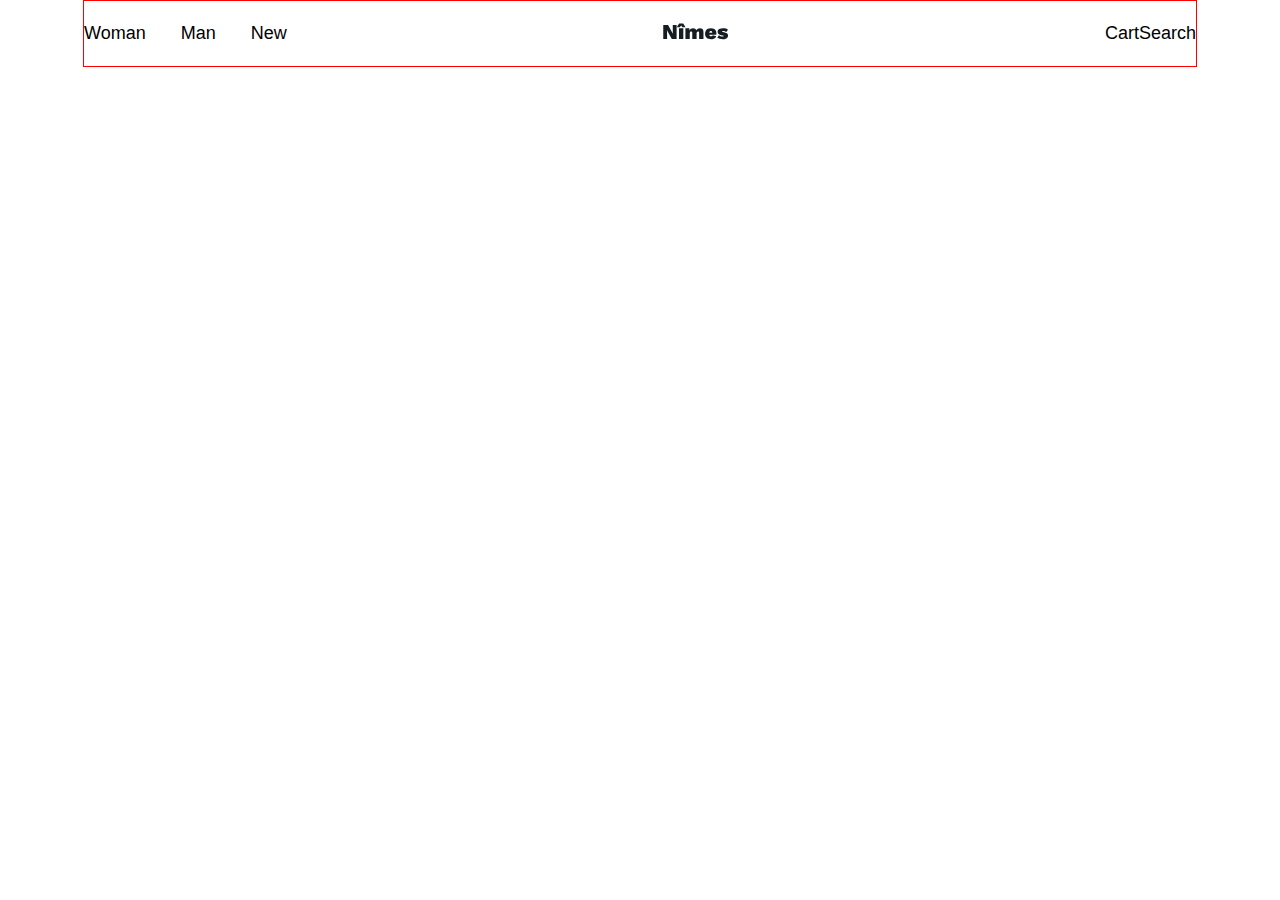
==== index.html @ 6903b5c1 "Флекс для хелера" ====
<!DOCTYPE html>
<html lang="en">
<head>
    <meta charset="UTF-8">
    <meta name="viewport" content="width=device-width, initial-scale=1.0">
    <link rel="stylesheet" href="css/stile.css">
    <title>denim</title>
</head>
<body class="body">
    <header class="main-header">
        <div class="container">
            
                <nav class="main-nav">
                    <ul class="menu-list">
                        <li class="menu-item"><a class="main-menu-link" href="#">Woman</a></li>
                        <li class="menu-item"><a class="main-menu-link" href="#">Man</a></li>
                        <li class="menu-item"><a class="main-menu-link" href="#">New</a></li>
                        
                    </ul>
                    <a class="logo-heafer" href="#">
                        <img src="img/Nîmes.svg" alt="Логотип компании Denim" width="75" height="17">
                    </a>
                    <ul class="second-main">
                        <li><a href=""><img src="" alt="">Cart</a></li>
                        <li><a href=""><img src="" alt="">Search</a></li>
                    </ul>
                </nav>
            </div>
    
    </header>
    
</body>
</html>
---- css/stile.css ----
* {
  box-sizing: border-box;
}

.body {
    margin: 0;
    padding: 0;
    min-width: 1200px;
    font-family: "Work Sans", "Arial", sans-serif;
    font-weight: normal;
    font-size: 18px;
    line-height: 21px;
    color: #151c22;
}

* ul {
    list-style: none;
    margin: 0;
    padding: 0;
}

* a {
    color: black;
    text-decoration: none;
}

.visually-hidden {
    position: absolute;
    clip: rect(1px, 1px, 1px, 1px);
    padding: 0;
    border: 0;
    height: 1px;
    width: 1px;
    overflow: hidden;
  }

.container {
    width: 1170px;
    margin: 0 auto;
    padding: 0 28px;
  }

  .main-nav {
      display: flex;
      justify-content: space-between;
      min-height: 67px;
      border: 1px solid red;
      align-items: center;
      flex-grow: 0;
  }

  .menu-list {
    display: flex;
    max-width: 450px;
    flex-wrap: wrap;
  }

  .second-main {
    display: flex;
  }

  .menu-item {
      display: flex;
      
    margin-right: 35px;
    
    
  }

  .menu-item:last-child {
    margin-right: 0;
  }

  .logo-heafer {
      margin: auto;
  }
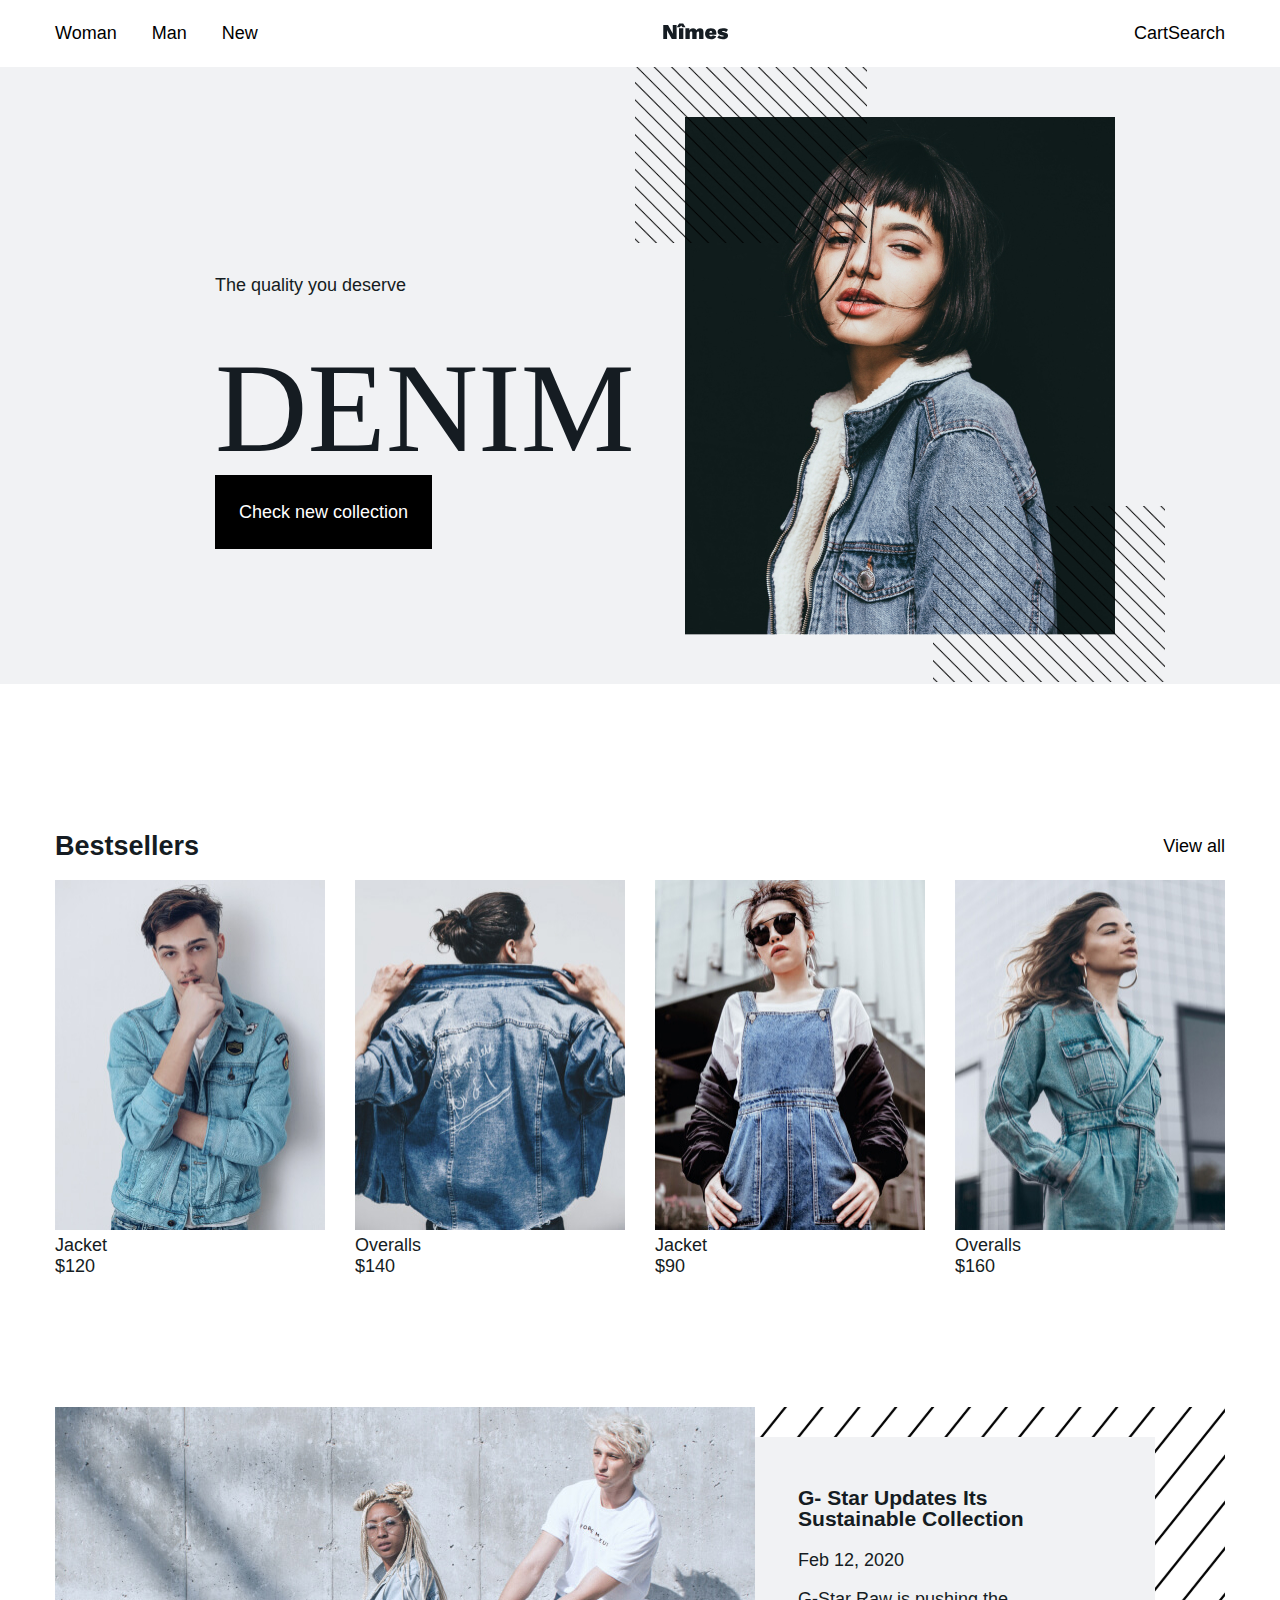
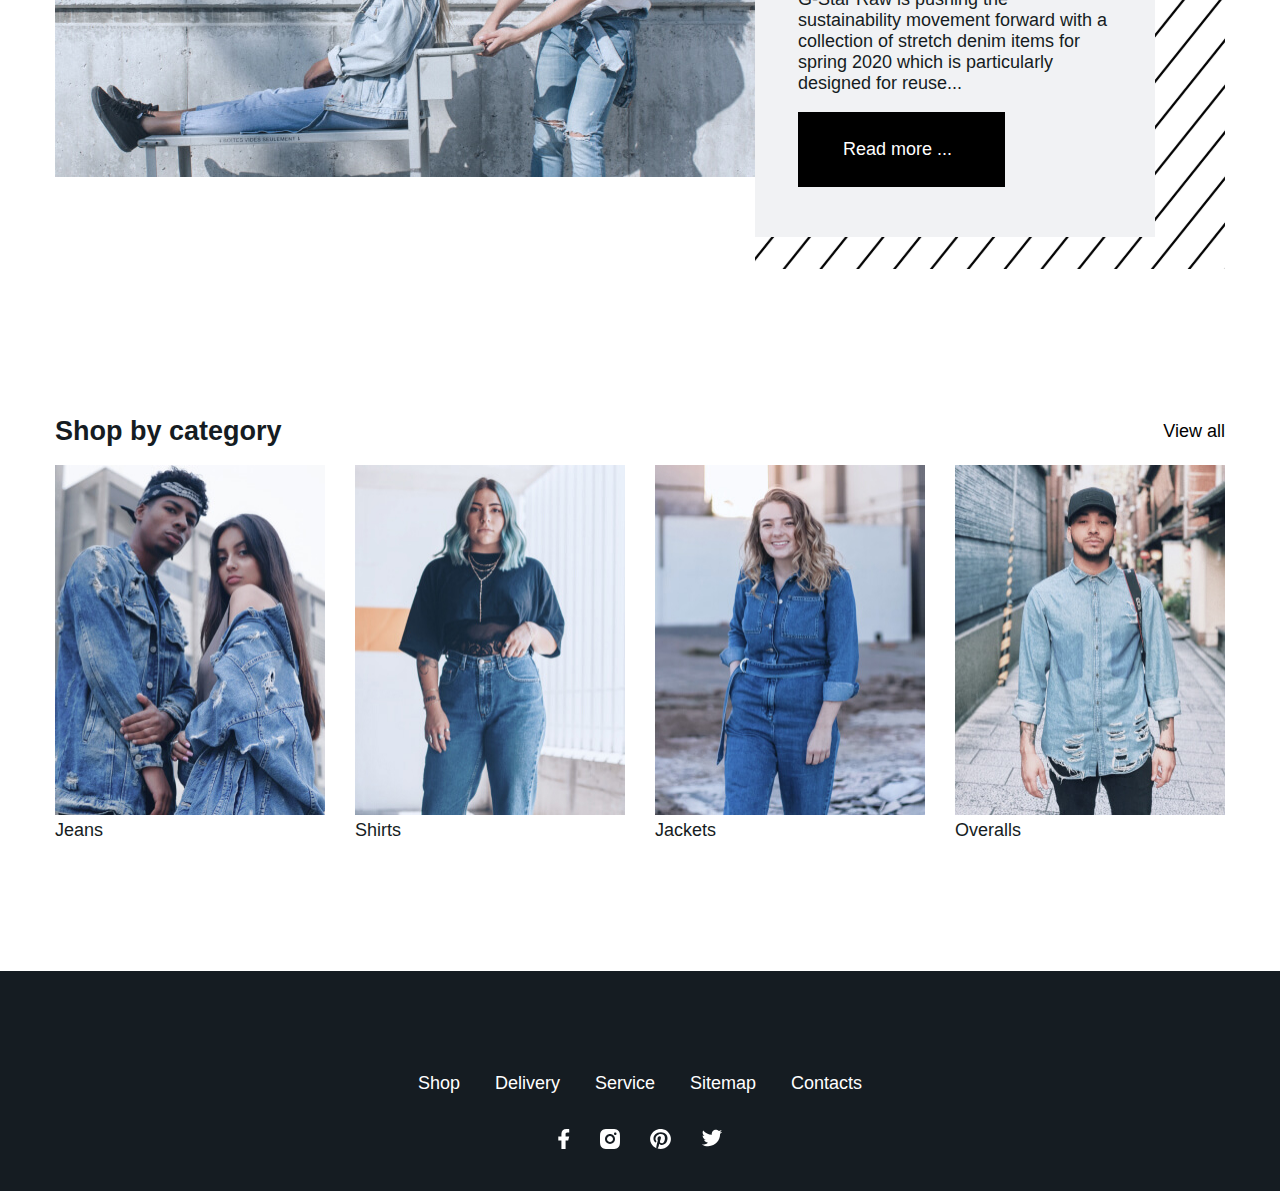
==== commit 2e54887e: "Главная страница" ====
--- a/index.html
+++ b/index.html
@@ -26,8 +26,155 @@
                     </ul>
                 </nav>
             </div>
+    </header>
+
+    <main >
+        <section class="promo">
+            <div class="container">
+                <div class="promo-block">
+                    <div class="column-1">
+                        <p>The quality you deserve</p>
+                        <h1>DENIM</h1>
+                        <a href="" class="button catalog-button">Check new collection</a>
+
+                    </div>
+                    <div class="column-2">
+                        <img src="img/matheus.jpg" alt="" width="430" height="518">
+                        
+                    </div>
+                </div>
+            </div>
+        </section>
+
+        <section class="bestsellers">
+            <div class="container">
+                <div class="block-header">
+                    <h2>Bestsellers</h2>
+                    <a class="view-all" href="">View all</a>
+                </div>
+            
+
+                <ul class="product-list">
+                    <li class="product-item">
+                        <a href="#">
+                            <img src="img/Jacket.jpg" alt="" width="270" height="350">
+                        </a>
+                        <div class="product-name">Jacket</div>
+                        <div class="price">$120</div>
+                    </li>
+                    <li class="product-item">
+                        <a href="#">
+                            <img src="img/Jacket2.jpg" alt="" width="270" height="350">
+                        </a>
+                        <div class="product-name">Overalls</div>
+                        <div class="price">$140</div>
+                    </li>
+                    <li class="product-item">
+                        <a href="#">
+                            <img src="img/Overalls.jpg" alt="" width="270" height="350">
+                        </a>
+                        <div class="product-name">Jacket</div>
+                        <div class="price">$90</div>
+                    </li>
+                    <li class="product-item">
+                        <a href="#">
+                            <img src="img/Overalls2.jpg" alt="" width="270" height="350">
+                        </a>
+                        <div class="product-name">Overalls</div>
+                        <div class="price">$160</div>
+                    </li>
+                    
+                </ul>
+            </div>
+        </section>
+
+        <section class="news">
+            <div class="container">
+                
+                <article class="news-item">
+                    
+                    <div class="news-card">
+                        <img src="img/news-photo.jpg" alt="" class="new-photo" width="700" height="370">
+                        <div class="new-header">
+                            <div class="news-color">
+                                <h3 class="news-title">G- Star Updates Its <br> Sustainable Collection</h3>
+                                <span class="news-data" tabindex="Feb 12, 2020">Feb 12, 2020</span>
+                                <p class="news-discription">G-Star Raw is pushing the sustainability movement forward with a collection of stretch denim items for spring 2020 which is particularly designed for reuse...</p>
+                                <a class="button news-button" href="" type="">Read more ...</a>
+                            </div>
+                        </div>
+                    </div>
+                </article>
+            </div>
+        </section>
     
-    </header>
+        <section class="category">
+            <div class="container">
+                <div class="block-header">
+                    <h2>Shop by category</h2>
+                    <a class="view-all" href="">View all</a>
+                </div>
+                <ul class="category-list">
+                    <li class="category-item">
+                        <img src="img/Jackets-cat.jpg" alt="" width="270" height="350">
+                        <div class="category-name">Jeans</div>
+                    </li>
+                    <li class="category-item">
+                        <img src="img/Jeans-cat.jpg" alt="" width="270" height="350">
+                        <div class="category-name">Shirts</div>
+                    </li>
+                    <li class="category-item">
+                        <img src="img/Overalls-cat.jpg" alt="" width="270" height="350">
+                        <div class="category-name">Jackets</div>
+                    </li>
+                    <li class="category-item">
+                        <img src="img/Shirts-cat.jpg" alt="" width="270" height="350">
+                        <div class="category-name">Overalls</div>
+                    </li>
+                </ul>
+            </div>
+        </section>
+    
+    </main>
+
+    <footer class="main-footer">
+        <div class="container">
+            <a class="logo-footer" href="">
+                <img src="img/Nîmes1.svg" alt="" width="75" height="17">
+            </a>
+            <nav class="footer-main">
+                <ul class="footer-list">
+                    <li class="footer-item"> <a href="">Shop</a> </li>
+                    <li class="footer-item"><a href="">Delivery</a></li>
+                    <li class="footer-item"><a href="">Service</a></li>
+                    <li class="footer-item"><a href="">Sitemap</a></li>
+                    <li class="footer-item"><a href="">Contacts</a></li>
+                </ul>
+                <ul class="social-list">
+                    <li class="social-item">
+                        <a href="#">
+                            <img src="img/fb.svg" alt="">
+                        </a>
+                    </li>
+                    <li class="social-item">
+                        <a href="#">
+                            <img src="img/insta.svg" alt="">
+                        </a>
+                    </li>
+                    <li class="social-item">
+                        <a href="#">
+                            <img src="img/pint.svg" alt="">
+                        </a>
+                    </li>
+                    <li class="social-item">
+                        <a href="#">
+                            <img src="img/twit.svg" alt="">
+                        </a>
+                    </li>
+                </ul>
+            </nav>
+        </div>
+    </footer>
     
 </body>
 </html>--- a/css/stile.css
+++ b/css/stile.css
@@ -3,74 +3,281 @@
 }
 
 .body {
-    margin: 0;
-    padding: 0;
-    min-width: 1200px;
-    font-family: "Work Sans", "Arial", sans-serif;
-    font-weight: normal;
-    font-size: 18px;
-    line-height: 21px;
-    color: #151c22;
+  min-width: 1200px;
+  margin: 0;
+  padding: 0;
+
+  font-weight: normal;
+  font-size: 18px;
+  line-height: 21px;
+  font-family: "Work Sans", "Arial", sans-serif;
+  color: #151c22;
 }
 
 * ul {
-    list-style: none;
-    margin: 0;
-    padding: 0;
+  margin: 0;
+  padding: 0;
+
+  list-style: none;
 }
 
 * a {
-    color: black;
-    text-decoration: none;
+  color: black;
+  text-decoration: none;
 }
 
 .visually-hidden {
+  position: absolute;
+
+  width: 1px;
+  height: 1px;
+  padding: 0;
+  overflow: hidden;
+
+  border: 0;
+
+  clip: rect(1px, 1px, 1px, 1px);
+}
+
+.container {
+  width: 1170px;
+  margin: 0 auto;
+  padding: 0 0;
+}
+
+.main-nav {
+  display: flex;
+  flex-grow: 0;
+  justify-content: space-between;
+  align-items: center;
+  min-height: 67px;
+}
+
+.menu-list {
+  display: flex;
+  flex-wrap: wrap;
+  max-width: 450px;
+}
+
+.second-main {
+  display: flex;
+}
+
+.menu-item {
+  display: flex;
+  margin-right: 35px;
+}
+
+.menu-item:last-child {
+  margin-right: 0;
+}
+
+.logo-heafer {
+  margin: auto;
+}
+
+.promo-block {
+  display: flex;
+  flex-direction: row;
+}
+
+.promo {
+  width: 100%;
+  min-height: 615px;
+  margin-bottom: 130px;
+
+  background-color: #f1f2f4;
+}
+
+h1 {
+  margin: 0;
+  padding: 0;
+
+  font-weight: normal;
+  font-size: 128px;
+  line-height: 188px;
+  font-family: "Anton";
+  font-style: normal;
+}
+
+.column-1 {
+  margin-left: 160px;
+  padding-top: 190px;
+}
+
+.column-2 {
+    position: relative;
+  display: flex;
+  justify-content: center;
+  align-items: center;
+  width: 530px;
+  height: 617px;
+  z-index: 2;
+}
+
+.column-2::before {
     position: absolute;
-    clip: rect(1px, 1px, 1px, 1px);
-    padding: 0;
-    border: 0;
-    height: 1px;
-    width: 1px;
-    overflow: hidden;
-  }
-
-.container {
-    width: 1170px;
-    margin: 0 auto;
-    padding: 0 28px;
-  }
-
-  .main-nav {
-      display: flex;
-      justify-content: space-between;
-      min-height: 67px;
-      border: 1px solid red;
-      align-items: center;
-      flex-grow: 0;
-  }
-
-  .menu-list {
-    display: flex;
-    max-width: 450px;
-    flex-wrap: wrap;
-  }
-
-  .second-main {
-    display: flex;
-  }
-
-  .menu-item {
-      display: flex;
-      
-    margin-right: 35px;
-    
-    
-  }
-
-  .menu-item:last-child {
-    margin-right: 0;
-  }
-
-  .logo-heafer {
-      margin: auto;
-  }
+    content: url(../img/dig-min.svg);
+    width: 232px;
+    height: 178px;
+    left: 0;
+    top: 0;
+    z-index: 3;
+} 
+
+.column-2::after {
+    position: absolute;
+    content: url(../img/dig-min.svg);
+    width: 232px;
+    height: 178px;
+    right: 0;
+    bottom: 0;
+    z-index: 3;
+} 
+
+.bestsellers {
+  margin-bottom: 130px;
+}
+
+.news {
+  margin-bottom: 130px;
+}
+
+.category {
+  margin-bottom: 130px;
+}
+
+.block-header {
+  display: flex;
+  justify-content: space-between;
+  align-items: center;
+}
+
+.product-list {
+  display: flex;
+  justify-content: space-between;
+}
+
+.category-list {
+  display: flex;
+  justify-content: space-between;
+}
+
+
+.news-item {
+  display: flex;
+}
+
+.news-card {
+  display: flex;
+  flex-grow: 1;
+  width: 470px;
+  height: 462px;
+}
+
+
+.news-card {
+  background-image: url("../img/dig.svg");
+  background-repeat: no-repeat;
+  background-position: right;
+  background-size: cover cover;
+}
+
+.news-color {
+  display: flex;
+  flex-direction: column;
+  min-height: 400px;
+  margin: 30px 70px 35px 0;
+
+  background-color: #f1f2f4;
+}
+
+.news-title {
+  margin-top: 50px;
+  margin-left: 43px;
+}
+
+.news-data {
+  margin-left: 43px;
+}
+
+.news-discription {
+  margin-right: 47px;
+  margin-left: 43px;
+}
+
+.button {
+  color: white;
+
+  background-color: black;
+}
+.catalog-button {
+  padding: 27px 24px;
+}
+.news-button {
+  display: flex;
+  margin-right: 150px;
+  margin-left: 43px;
+  padding: 27px 45px;
+}
+
+/* footer */
+
+.main-footer {
+  display: flex;
+  width: 100%;
+  min-height: 220px;
+  padding-top: 50px;
+
+  background-color: #151c22;
+}
+
+.logo-footer {
+  display: flex;
+  width: 75px;
+  height: 17px;
+  margin: 0 auto;
+  margin-bottom: 35px;
+}
+
+.footer-list {
+  display: flex;
+  justify-content: center;
+  max-width: 550px ;
+  margin: 0 auto;
+}
+
+.footer-item {
+  margin-right: 35px;
+  margin-bottom: 35px;
+}
+
+.footer-item:last-child {
+  margin-right: 0;
+}
+
+
+.footer-list a {
+  font-weight: 500;
+  font-size: 18px;
+  line-height: 21px;
+  color: white;
+  font-style: normal;
+}
+
+.social-list {
+  display: flex;
+  justify-content: center;
+  max-width: 220px;
+  margin: 0 auto;
+}
+
+.social-item a {
+  display: flex;
+  justify-content: center;
+  margin-right: 30px;
+}
+
+.social-item:last-child  a {
+  margin-right: 0;
+}
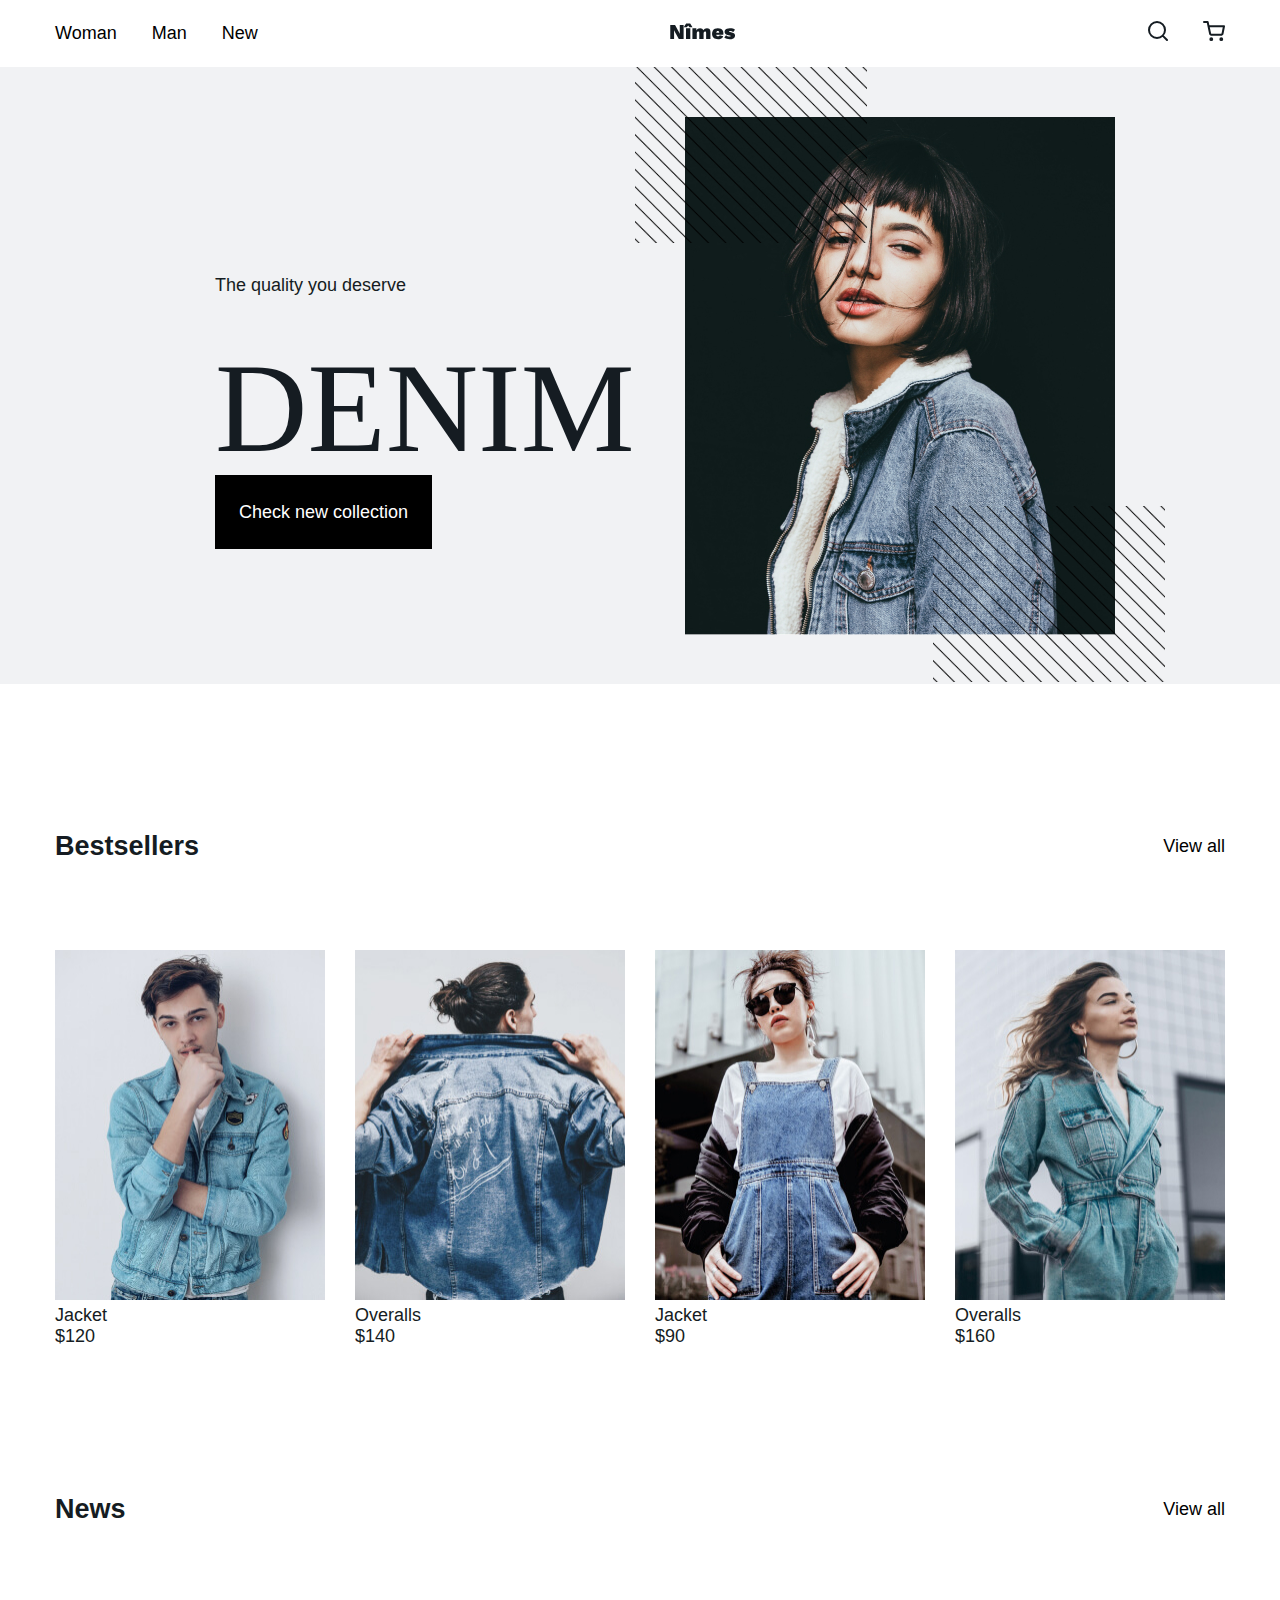
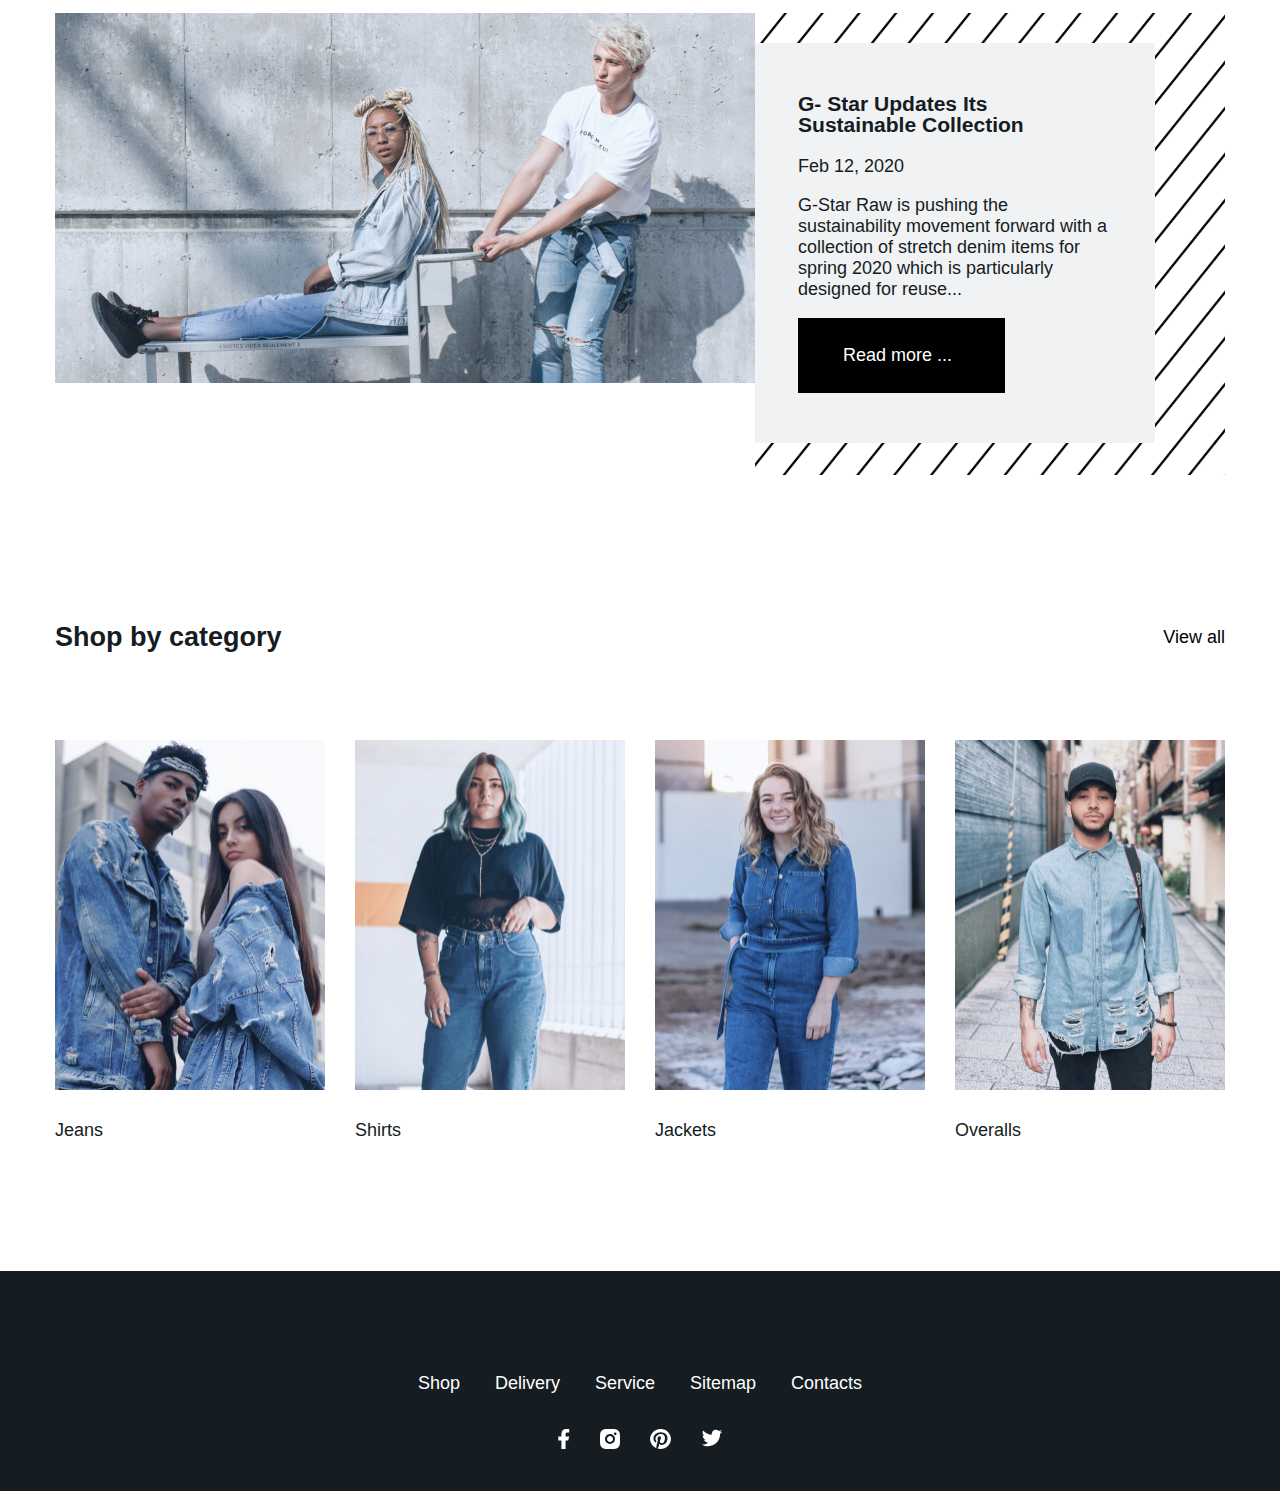
==== commit 20ab9179: "Вся сетка для главной" ====
--- a/index.html
+++ b/index.html
@@ -21,8 +21,8 @@
                         <img src="img/Nîmes.svg" alt="Логотип компании Denim" width="75" height="17">
                     </a>
                     <ul class="second-main">
-                        <li><a href=""><img src="" alt="">Cart</a></li>
-                        <li><a href=""><img src="" alt="">Search</a></li>
+                        <li class="serch"><a href=""><img src="img/serch.svg" alt=""></a></li>
+                        <li class="cart"><a href=""><img src="img/cart.svg" alt=""></a></li>
                     </ul>
                 </nav>
             </div>
@@ -90,6 +90,10 @@
 
         <section class="news">
             <div class="container">
+                <div class="block-header">
+                    <h2>News</h2>
+                    <a class="view-all" href="">View all</a>
+                </div>
                 
                 <article class="news-item">
                     
--- a/css/stile.css
+++ b/css/stile.css
@@ -112,8 +112,9 @@
   align-items: center;
   width: 530px;
   height: 617px;
-  z-index: 2;
-}
+ 
+}
+
 
 .column-2::before {
     position: absolute;
@@ -122,7 +123,7 @@
     height: 178px;
     left: 0;
     top: 0;
-    z-index: 3;
+    z-index: 1;
 } 
 
 .column-2::after {
@@ -151,21 +152,35 @@
   display: flex;
   justify-content: space-between;
   align-items: center;
-}
+  margin-bottom: 70px;
+}
+
+.cart {
+  margin-left: 35px;
+} 
 
 .product-list {
   display: flex;
   justify-content: space-between;
+  flex-wrap: wrap;
+  
 }
 
 .category-list {
   display: flex;
   justify-content: space-between;
+  flex-wrap: wrap;
+  
+}
+
+.category-item img{
+  margin-bottom: 25px;
 }
 
 
 .news-item {
   display: flex;
+ 
 }
 
 .news-card {
@@ -236,7 +251,7 @@
   display: flex;
   width: 75px;
   height: 17px;
-  margin: 0 auto;
+  margin: auto;
   margin-bottom: 35px;
 }
 
@@ -269,6 +284,7 @@
   display: flex;
   justify-content: center;
   max-width: 220px;
+  flex-wrap: wrap;
   margin: 0 auto;
 }
 
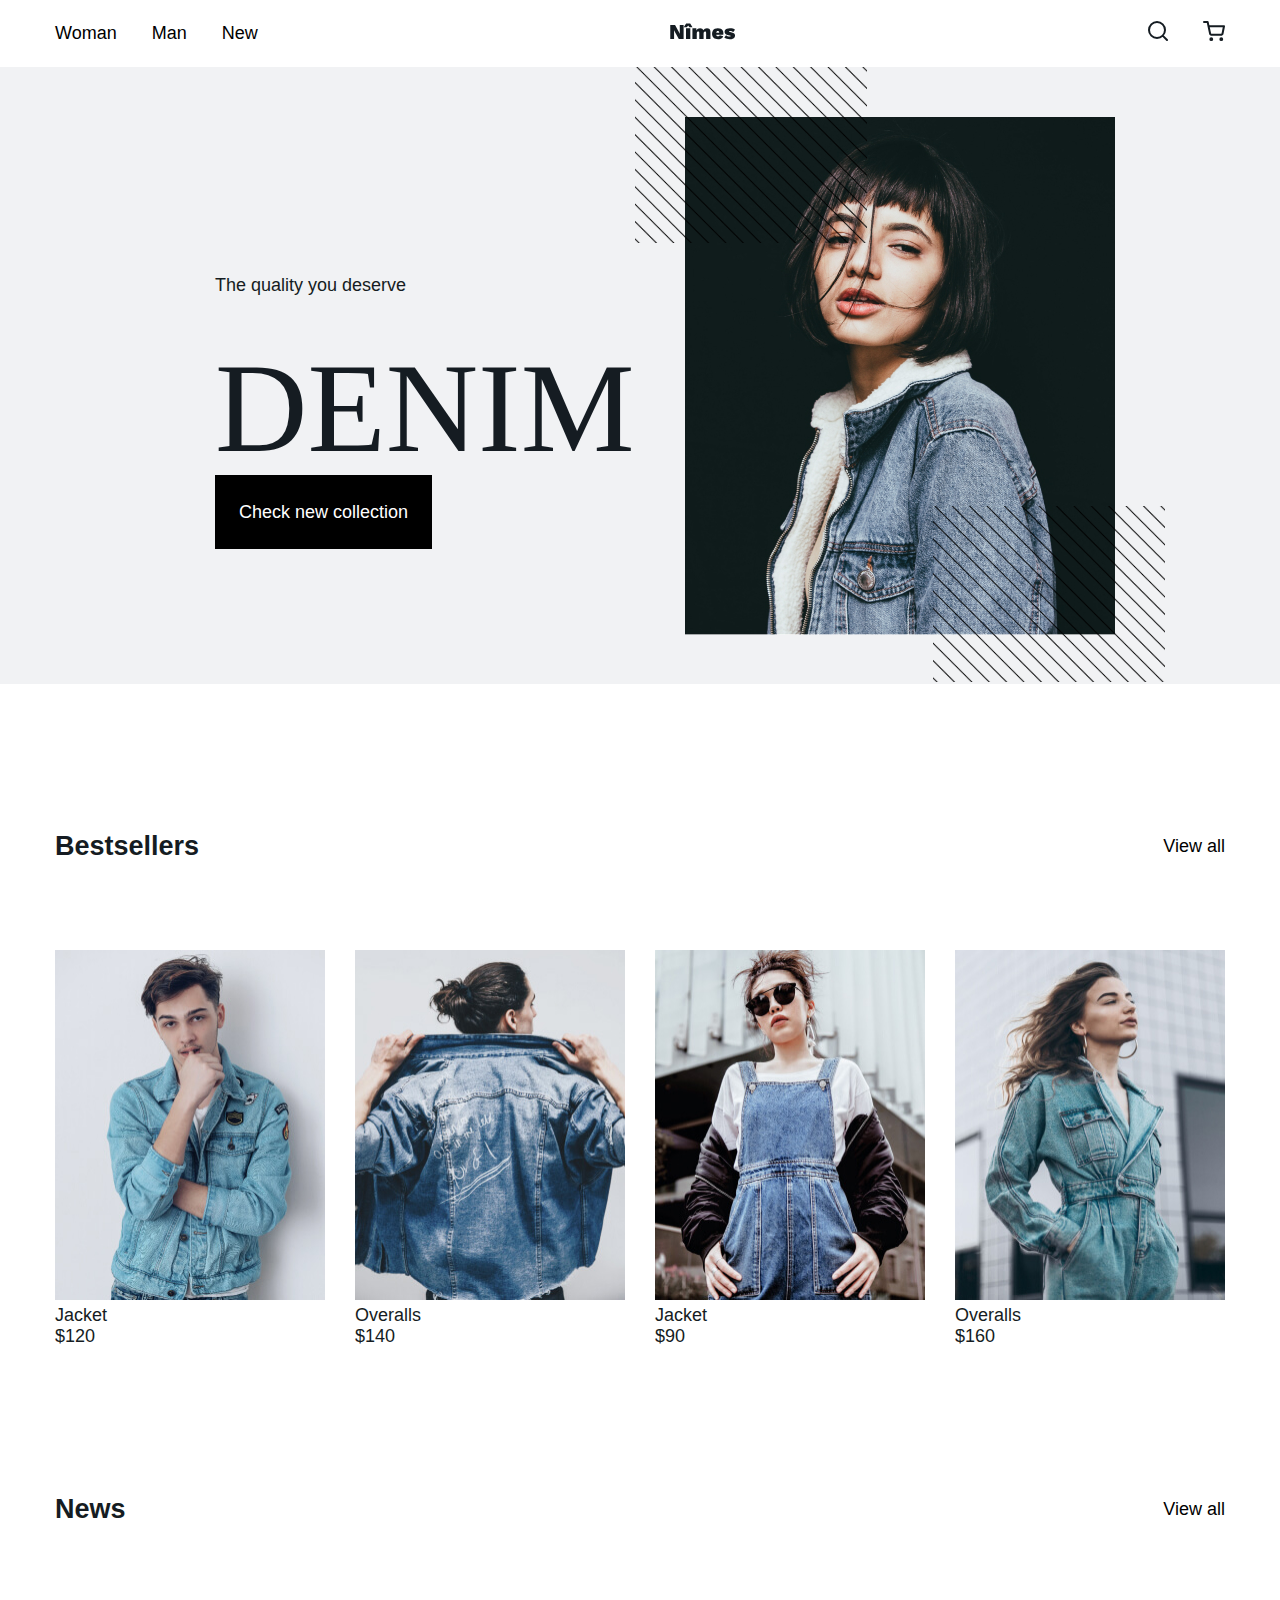
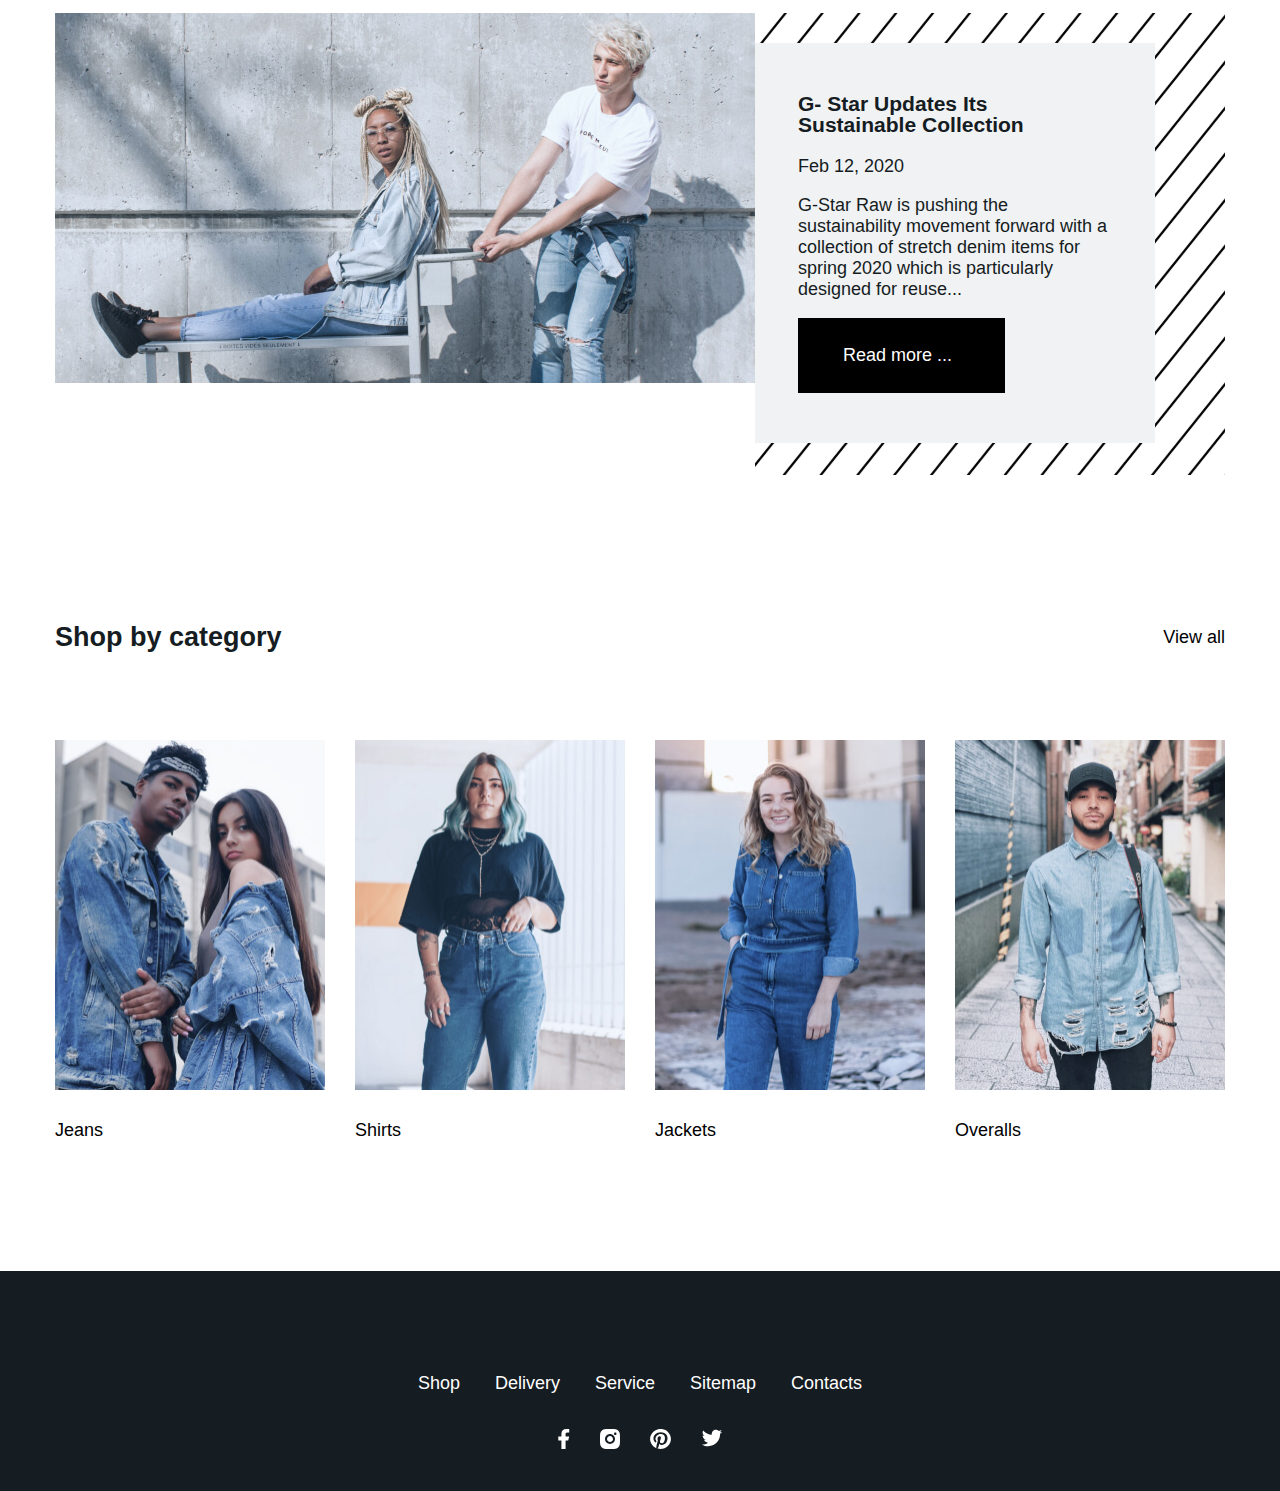
==== commit 57bab664: "Мелки доработки" ====
--- a/index.html
+++ b/index.html
@@ -12,9 +12,9 @@
             
                 <nav class="main-nav">
                     <ul class="menu-list">
-                        <li class="menu-item"><a class="main-menu-link" href="#">Woman</a></li>
-                        <li class="menu-item"><a class="main-menu-link" href="#">Man</a></li>
-                        <li class="menu-item"><a class="main-menu-link" href="#">New</a></li>
+                        <li class="menu-item"><a class="main-menu-link" href="catalog.html">Woman</a></li>
+                        <li class="menu-item"><a class="main-menu-link" href="catalog.html">Man</a></li>
+                        <li class="menu-item"><a class="main-menu-link" href="catalog.html">New</a></li>
                         
                     </ul>
                     <a class="logo-heafer" href="#">
@@ -56,28 +56,28 @@
 
                 <ul class="product-list">
                     <li class="product-item">
-                        <a href="#">
+                        <a href="product-page.html">
                             <img src="img/Jacket.jpg" alt="" width="270" height="350">
                         </a>
                         <div class="product-name">Jacket</div>
                         <div class="price">$120</div>
                     </li>
                     <li class="product-item">
-                        <a href="#">
+                        <a href="product-page.html">
                             <img src="img/Jacket2.jpg" alt="" width="270" height="350">
                         </a>
                         <div class="product-name">Overalls</div>
                         <div class="price">$140</div>
                     </li>
                     <li class="product-item">
-                        <a href="#">
+                        <a href="product-page.html">
                             <img src="img/Overalls.jpg" alt="" width="270" height="350">
                         </a>
                         <div class="product-name">Jacket</div>
                         <div class="price">$90</div>
                     </li>
                     <li class="product-item">
-                        <a href="#">
+                        <a href="product-page.html">
                             <img src="img/Overalls2.jpg" alt="" width="270" height="350">
                         </a>
                         <div class="product-name">Overalls</div>
@@ -120,20 +120,28 @@
                 </div>
                 <ul class="category-list">
                     <li class="category-item">
-                        <img src="img/Jackets-cat.jpg" alt="" width="270" height="350">
-                        <div class="category-name">Jeans</div>
+                        <a href="catalog.html">
+                            <img src="img/Jackets-cat.jpg" alt="" width="270" height="350">
+                            <div class="category-name">Jeans</div>
+                        </a>
                     </li>
                     <li class="category-item">
-                        <img src="img/Jeans-cat.jpg" alt="" width="270" height="350">
-                        <div class="category-name">Shirts</div>
+                        <a href="catalog.html">
+                            <img src="img/Jeans-cat.jpg" alt="" width="270" height="350">
+                            <div class="category-name">Shirts</div>
+                        </a>
                     </li>
                     <li class="category-item">
-                        <img src="img/Overalls-cat.jpg" alt="" width="270" height="350">
-                        <div class="category-name">Jackets</div>
+                        <a href="catalog.html">
+                            <img src="img/Overalls-cat.jpg" alt="" width="270" height="350">
+                            <div class="category-name">Jackets</div>
+                        </a>
                     </li>
                     <li class="category-item">
-                        <img src="img/Shirts-cat.jpg" alt="" width="270" height="350">
-                        <div class="category-name">Overalls</div>
+                        <a href="catalog.html">
+                            <img src="img/Shirts-cat.jpg" alt="" width="270" height="350">
+                            <div class="category-name">Overalls</div>
+                        </a>
                     </li>
                 </ul>
             </div>
--- a/css/stile.css
+++ b/css/stile.css
@@ -106,35 +106,37 @@
 }
 
 .column-2 {
-    position: relative;
+  position: relative;
+
   display: flex;
   justify-content: center;
   align-items: center;
   width: 530px;
   height: 617px;
- 
 }
 
 
 .column-2::before {
-    position: absolute;
-    content: url(../img/dig-min.svg);
-    width: 232px;
-    height: 178px;
-    left: 0;
-    top: 0;
-    z-index: 1;
-} 
+  content: url(../img/dig-min.svg);
+  position: absolute;
+  top: 0;
+  left: 0;
+  z-index: 1;
+
+  width: 232px;
+  height: 178px;
+}
 
 .column-2::after {
-    position: absolute;
-    content: url(../img/dig-min.svg);
-    width: 232px;
-    height: 178px;
-    right: 0;
-    bottom: 0;
-    z-index: 3;
-} 
+  content: url(../img/dig-min.svg);
+  position: absolute;
+  right: 0;
+  bottom: 0;
+  z-index: 3;
+
+  width: 232px;
+  height: 178px;
+}
 
 .bestsellers {
   margin-bottom: 130px;
@@ -157,30 +159,27 @@
 
 .cart {
   margin-left: 35px;
-} 
+}
 
 .product-list {
   display: flex;
-  justify-content: space-between;
-  flex-wrap: wrap;
-  
+  flex-wrap: wrap;
+  justify-content: space-between;
 }
 
 .category-list {
   display: flex;
-  justify-content: space-between;
-  flex-wrap: wrap;
-  
-}
-
-.category-item img{
+  flex-wrap: wrap;
+  justify-content: space-between;
+}
+
+.category-item img {
   margin-bottom: 25px;
 }
 
 
 .news-item {
   display: flex;
- 
 }
 
 .news-card {
@@ -236,6 +235,105 @@
   padding: 27px 45px;
 }
 
+
+
+/* Catalog */
+
+.breadcrumbs {
+  width: 100%;
+  min-height: 260px;
+  margin-bottom: 40px;
+
+  background-color: #f1f2f4;
+}
+
+.catalog-header-wrapper {
+  display: flex;
+  justify-content: center;
+}
+
+.catalog-header-column1 {
+  display: flex;
+  flex-direction: column;
+  margin-right: 40px;
+  padding-top: 70px;
+}
+
+.breadcrumbs-list {
+  display: flex;
+  margin-bottom: 40px;
+}
+
+.catalog-title {
+  margin: 0;
+
+  font-weight: bold;
+  font-size: 32px;
+  line-height: 125%;
+  font-family: "Work Sans";
+  font-style: normal;
+}
+
+
+.breadcrumbs-item {
+  margin-right: 30px;
+}
+
+.breadcrumbs-item:last-child {
+  margin-right: 0;
+}
+
+.catalog-header-column2 {
+  display: flex;
+  width: 360px;
+  height: 260px;
+}
+
+.filter {
+  margin-bottom: 40px;
+}
+
+.filter-wrapper {
+  display: flex;
+  justify-content: flex-end;
+}
+
+
+.filter-btn {
+  padding: 18px 150px 18px 18px;
+
+  font-weight: 500;
+  font-size: 18px;
+  line-height: 21px;
+  font-family: Work Sans;
+  font-style: normal;
+
+  background-color: white;
+  border: 2px solid #151c22;
+}
+
+.catalog-product-list {
+  display: flex;
+  flex-wrap: wrap;
+  justify-content: space-between;
+  margin-bottom: 80px;
+}
+
+.catalog-product-item {
+  margin-bottom: 70px;
+}
+
+.page-navigation-wrapper {
+  display: flex;
+  flex-direction: column;
+  
+  align-items: center;
+  margin-bottom: 130px;
+}
+
+.product-load-btn {
+  padding: 27px 58px;
+}
 /* footer */
 
 .main-footer {
@@ -282,9 +380,9 @@
 
 .social-list {
   display: flex;
+  flex-wrap: wrap;
   justify-content: center;
   max-width: 220px;
-  flex-wrap: wrap;
   margin: 0 auto;
 }
 
